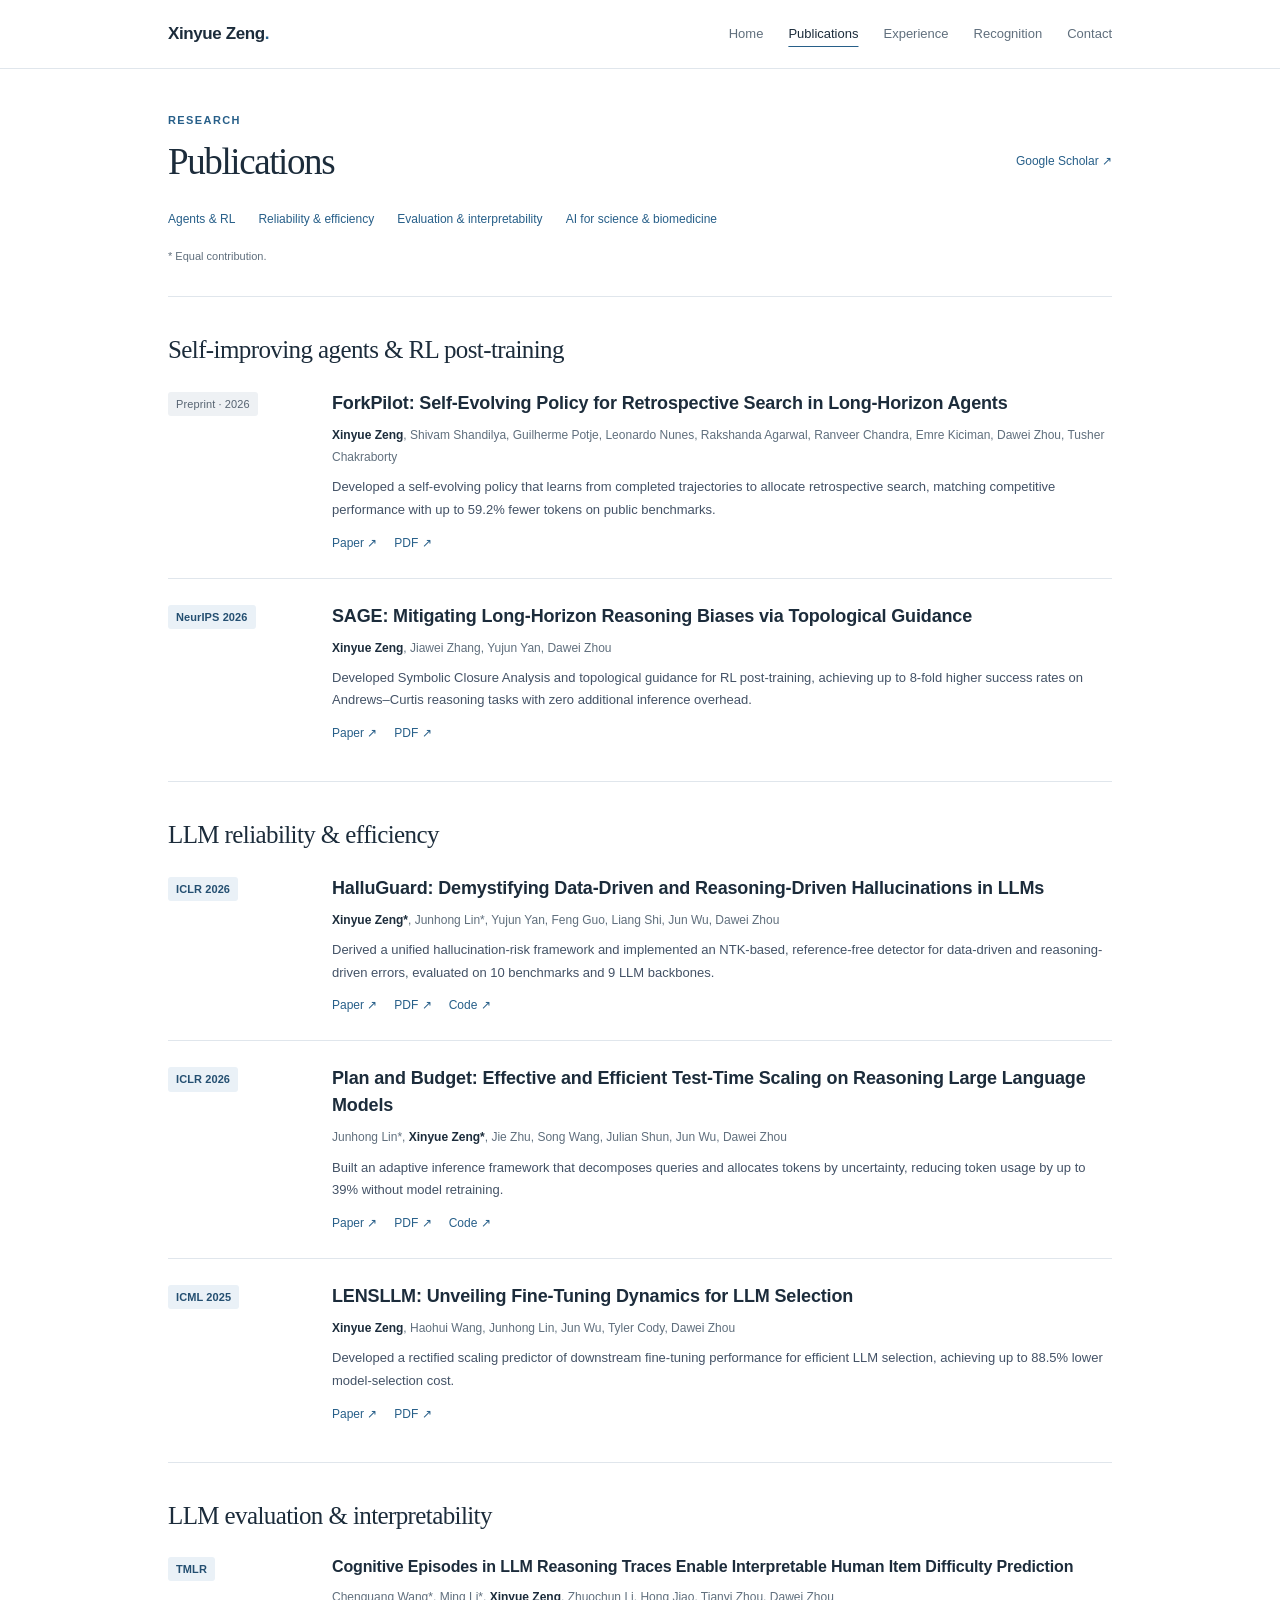
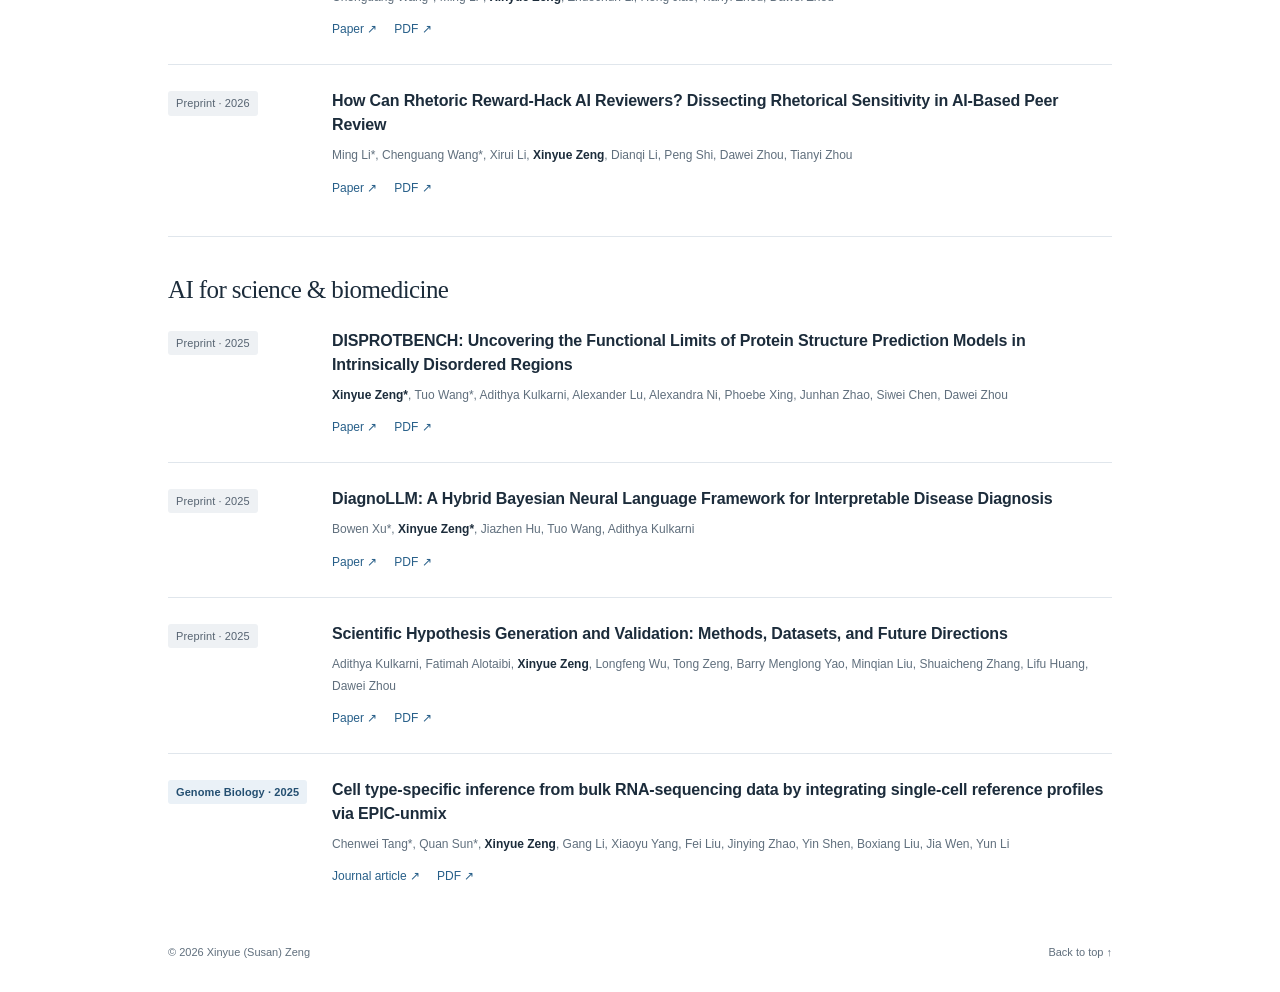
==== publications.html @ 18326fc4 "update" ====
<!DOCTYPE html>
<html lang="en">
<head>
  <meta charset="UTF-8">
  <meta name="viewport" content="width=device-width, initial-scale=1">
  <meta name="description" content="Publications and preprints by Xinyue (Susan) Zeng on LLM reasoning, long-horizon agents, AI evaluation, scientific discovery, and biostatistics.">
  <meta name="theme-color" content="#ffffff">
  <title>Publications · Xinyue (Susan) Zeng</title>
  <link rel="icon" href="./assets/images/logo.png" type="image/png">
  <link rel="stylesheet" href="./assets/css/style.css">
  <script src="./assets/js/script.js" defer></script>
</head>


<body data-page="publications">
  <a class="skip-link" href="#main">Skip to content</a>
<header class="site-header">
    <div class="header-inner">
      <a class="wordmark" href="./index.html">Xinyue Zeng<span aria-hidden="true">.</span></a>
      <nav class="site-nav" aria-label="Main navigation">
        <a href="./index.html">Home</a><a href="./publications.html" aria-current="page">Publications</a><a href="./background.html">Experience</a><a href="./recognition.html">Recognition</a><a href="./index.html#contact">Contact</a></nav>
      </div>
  </header>

  

<main id="main" class="page-shell" tabindex="-1">
<header class="page-hero">
  <p class="eyebrow">Research</p>
  <div class="page-heading-row">
    <h1 id="publications-page-heading">Publications</h1>
    <a class="text-link" href="https://scholar.google.com/citations?user=Fs0LV5UAAAAJ&amp;hl=en" target="_blank" rel="noopener noreferrer">Google Scholar <span aria-hidden="true">↗</span></a>
  </div>
  <nav class="topic-nav" aria-label="Publication topics">
    <a href="#agents-rl">Agents &amp; RL</a>
    <a href="#reliability-efficiency">Reliability &amp; efficiency</a>
    <a href="#evaluation-interpretability">Evaluation &amp; interpretability</a>
    <a href="#science-biomedicine">AI for science &amp; biomedicine</a>
  </nav>
  <p class="publications-note">* Equal contribution.</p>
</header>
<div id="research">
  <section id="agents-rl" class="section publication-topic" aria-labelledby="agents-rl-heading">
    <div class="section-heading">
      <h2 id="agents-rl-heading">Self-improving agents &amp; RL post-training</h2>
    </div>
    <div class="paper-list">
    <article class="paper paper-primary" id="forkpilot">
              <div class="paper-meta">
    <span class="venue venue-preprint">Preprint · 2026</span>
    </div>
              <div class="paper-content">
                <h3><a href="https://arxiv.org/abs/2610.04889" target="_blank" rel="noopener noreferrer">ForkPilot: Self-Evolving Policy for Retrospective Search in Long-Horizon Agents</a></h3>
                <p class="paper-authors"><strong>Xinyue Zeng</strong>, Shivam Shandilya, Guilherme Potje, Leonardo Nunes, Rakshanda Agarwal, Ranveer Chandra, Emre Kiciman, Dawei Zhou, Tusher Chakraborty</p>
                <p class="paper-summary">Developed a self-evolving policy that learns from completed trajectories to allocate retrospective search, matching competitive performance with up to 59.2% fewer tokens on public benchmarks.</p>
                <div class="paper-links">
    <a href="https://arxiv.org/abs/2610.04889" target="_blank" rel="noopener noreferrer" aria-label="forkpilot paper">Paper <span aria-hidden="true">↗</span></a><a href="https://arxiv.org/pdf/2610.04889.pdf" target="_blank" rel="noopener noreferrer" aria-label="forkpilot PDF">PDF <span aria-hidden="true">↗</span></a>
    </div>
              </div>
            </article>

    <article class="paper paper-primary" id="sage">
              <div class="paper-meta">
    <span class="venue">NeurIPS 2026</span>
    </div>
              <div class="paper-content">
                <h3><a href="https://arxiv.org/abs/2609.30192" target="_blank" rel="noopener noreferrer">SAGE: Mitigating Long-Horizon Reasoning Biases via Topological Guidance</a></h3>
                <p class="paper-authors"><strong>Xinyue Zeng</strong>, Jiawei Zhang, Yujun Yan, Dawei Zhou</p>
                <p class="paper-summary">Developed Symbolic Closure Analysis and topological guidance for RL post-training, achieving up to 8-fold higher success rates on Andrews–Curtis reasoning tasks with zero additional inference overhead.</p>
                <div class="paper-links">
    <a href="https://arxiv.org/abs/2609.30192" target="_blank" rel="noopener noreferrer" aria-label="sage paper">Paper <span aria-hidden="true">↗</span></a><a href="https://arxiv.org/pdf/2609.30192.pdf" target="_blank" rel="noopener noreferrer" aria-label="sage PDF">PDF <span aria-hidden="true">↗</span></a>
    </div>
              </div>
            </article>
    </div>
  </section>
  <section id="reliability-efficiency" class="section publication-topic" aria-labelledby="reliability-efficiency-heading">
    <div class="section-heading">
      <h2 id="reliability-efficiency-heading">LLM reliability &amp; efficiency</h2>
    </div>
    <div class="paper-list">
    <article class="paper paper-primary" id="halluguard">
              <div class="paper-meta">
    <span class="venue">ICLR 2026</span>
    </div>
              <div class="paper-content">
                <h3><a href="https://arxiv.org/abs/2601.18753" target="_blank" rel="noopener noreferrer">HalluGuard: Demystifying Data-Driven and Reasoning-Driven Hallucinations in LLMs</a></h3>
                <p class="paper-authors"><strong>Xinyue Zeng*</strong>, Junhong Lin*, Yujun Yan, Feng Guo, Liang Shi, Jun Wu, Dawei Zhou</p>
                <p class="paper-summary">Derived a unified hallucination-risk framework and implemented an NTK-based, reference-free detector for data-driven and reasoning-driven errors, evaluated on 10 benchmarks and 9 LLM backbones.</p>
                <div class="paper-links">
    <a href="https://arxiv.org/abs/2601.18753" target="_blank" rel="noopener noreferrer" aria-label="halluguard paper">Paper <span aria-hidden="true">↗</span></a><a href="https://arxiv.org/pdf/2601.18753.pdf" target="_blank" rel="noopener noreferrer" aria-label="halluguard PDF">PDF <span aria-hidden="true">↗</span></a><a href="https://github.com/Susan571/HalluGuard-ICLR2026" target="_blank" rel="noopener noreferrer" aria-label="halluguard code repository">Code <span aria-hidden="true">↗</span></a>
    </div>
              </div>
            </article>

    <article class="paper paper-primary" id="plan-and-budget">
              <div class="paper-meta">
    <span class="venue">ICLR 2026</span>
    </div>
              <div class="paper-content">
                <h3><a href="https://arxiv.org/abs/2505.16122" target="_blank" rel="noopener noreferrer">Plan and Budget: Effective and Efficient Test-Time Scaling on Reasoning Large Language Models</a></h3>
                <p class="paper-authors">Junhong Lin*, <strong>Xinyue Zeng*</strong>, Jie Zhu, Song Wang, Julian Shun, Jun Wu, Dawei Zhou</p>
                <p class="paper-summary">Built an adaptive inference framework that decomposes queries and allocates tokens by uncertainty, reducing token usage by up to 39% without model retraining.</p>
                <div class="paper-links">
    <a href="https://arxiv.org/abs/2505.16122" target="_blank" rel="noopener noreferrer" aria-label="plan-and-budget paper">Paper <span aria-hidden="true">↗</span></a><a href="https://arxiv.org/pdf/2505.16122.pdf" target="_blank" rel="noopener noreferrer" aria-label="plan-and-budget PDF">PDF <span aria-hidden="true">↗</span></a><a href="https://github.com/junhongmit/P-and-B" target="_blank" rel="noopener noreferrer" aria-label="plan-and-budget code repository">Code <span aria-hidden="true">↗</span></a>
    </div>
              </div>
            </article>

    <article class="paper paper-primary" id="lensllm">
              <div class="paper-meta">
    <span class="venue">ICML 2025</span>
    </div>
              <div class="paper-content">
                <h3><a href="https://arxiv.org/abs/2505.03793" target="_blank" rel="noopener noreferrer">LENSLLM: Unveiling Fine-Tuning Dynamics for LLM Selection</a></h3>
                <p class="paper-authors"><strong>Xinyue Zeng</strong>, Haohui Wang, Junhong Lin, Jun Wu, Tyler Cody, Dawei Zhou</p>
                <p class="paper-summary">Developed a rectified scaling predictor of downstream fine-tuning performance for efficient LLM selection, achieving up to 88.5% lower model-selection cost.</p>
                <div class="paper-links">
    <a href="https://arxiv.org/abs/2505.03793" target="_blank" rel="noopener noreferrer" aria-label="lensllm paper">Paper <span aria-hidden="true">↗</span></a><a href="https://arxiv.org/pdf/2505.03793.pdf" target="_blank" rel="noopener noreferrer" aria-label="lensllm PDF">PDF <span aria-hidden="true">↗</span></a>
    </div>
              </div>
            </article>
    </div>
  </section>
  <section id="evaluation-interpretability" class="section publication-topic" aria-labelledby="evaluation-interpretability-heading">
    <div class="section-heading">
      <h2 id="evaluation-interpretability-heading">LLM evaluation &amp; interpretability</h2>
    </div>
    <div class="paper-list">
    <article class="paper" id="cognitive-episodes">
      <div class="paper-meta">
    <span class="venue">TMLR</span>
    </div>
      <div class="paper-content">
        <h3><a href="https://arxiv.org/abs/2606.28186" target="_blank" rel="noopener noreferrer">Cognitive Episodes in LLM Reasoning Traces Enable Interpretable Human Item Difficulty Prediction</a></h3>
        <p class="paper-authors">Chenguang Wang*, Ming Li*, <strong>Xinyue Zeng</strong>, Zhuochun Li, Hong Jiao, Tianyi Zhou, Dawei Zhou</p>
        <div class="paper-links">
    <a href="https://arxiv.org/abs/2606.28186" target="_blank" rel="noopener noreferrer" aria-label="Cognitive Episodes paper">Paper <span aria-hidden="true">↗</span></a><a href="https://arxiv.org/pdf/2606.28186.pdf" target="_blank" rel="noopener noreferrer" aria-label="Cognitive Episodes PDF">PDF <span aria-hidden="true">↗</span></a>
    </div>
      </div>
    </article>

    <article class="paper" id="rhetoric-reviewers">
      <div class="paper-meta">
    <span class="venue venue-preprint">Preprint · 2026</span>
    </div>
      <div class="paper-content">
        <h3><a href="https://arxiv.org/abs/2608.08975" target="_blank" rel="noopener noreferrer">How Can Rhetoric Reward-Hack AI Reviewers? Dissecting Rhetorical Sensitivity in AI-Based Peer Review</a></h3>
        <p class="paper-authors">Ming Li*, Chenguang Wang*, Xirui Li, <strong>Xinyue Zeng</strong>, Dianqi Li, Peng Shi, Dawei Zhou, Tianyi Zhou</p>
        <div class="paper-links">
    <a href="https://arxiv.org/abs/2608.08975" target="_blank" rel="noopener noreferrer" aria-label="Rhetoric Reward-Hack AI Reviewers paper">Paper <span aria-hidden="true">↗</span></a><a href="https://arxiv.org/pdf/2608.08975.pdf" target="_blank" rel="noopener noreferrer" aria-label="Rhetoric Reward-Hack AI Reviewers PDF">PDF <span aria-hidden="true">↗</span></a>
    </div>
      </div>
    </article>
    </div>
  </section>
  <section id="science-biomedicine" class="section publication-topic" aria-labelledby="science-biomedicine-heading">
    <div class="section-heading">
      <h2 id="science-biomedicine-heading">AI for science &amp; biomedicine</h2>
    </div>
    <div class="paper-list">
    <article class="paper" id="disprotbench">
              <div class="paper-meta">
    <span class="venue venue-preprint">Preprint · 2025</span>
    </div>
              <div class="paper-content">
                <h3><a href="https://arxiv.org/abs/2507.02883" target="_blank" rel="noopener noreferrer">DISPROTBENCH: Uncovering the Functional Limits of Protein Structure Prediction Models in Intrinsically Disordered Regions</a></h3>
                <p class="paper-authors"><strong>Xinyue Zeng*</strong>, Tuo Wang*, Adithya Kulkarni, Alexander Lu, Alexandra Ni, Phoebe Xing, Junhan Zhao, Siwei Chen, Dawei Zhou</p>
                <div class="paper-links">
    <a href="https://arxiv.org/abs/2507.02883" target="_blank" rel="noopener noreferrer" aria-label="disprotbench paper">Paper <span aria-hidden="true">↗</span></a><a href="https://arxiv.org/pdf/2507.02883.pdf" target="_blank" rel="noopener noreferrer" aria-label="disprotbench PDF">PDF <span aria-hidden="true">↗</span></a>
    </div>
              </div>
            </article>

    <article class="paper" id="diagnollm">
              <div class="paper-meta">
    <span class="venue venue-preprint">Preprint · 2025</span>
    </div>
              <div class="paper-content">
                <h3><a href="https://arxiv.org/abs/2511.05810" target="_blank" rel="noopener noreferrer">DiagnoLLM: A Hybrid Bayesian Neural Language Framework for Interpretable Disease Diagnosis</a></h3>
                <p class="paper-authors">Bowen Xu*, <strong>Xinyue Zeng*</strong>, Jiazhen Hu, Tuo Wang, Adithya Kulkarni</p>
                <div class="paper-links">
    <a href="https://arxiv.org/abs/2511.05810" target="_blank" rel="noopener noreferrer" aria-label="diagnollm paper">Paper <span aria-hidden="true">↗</span></a><a href="https://arxiv.org/pdf/2511.05810.pdf" target="_blank" rel="noopener noreferrer" aria-label="diagnollm PDF">PDF <span aria-hidden="true">↗</span></a>
    </div>
              </div>
            </article>

    <article class="paper" id="scientific-hypotheses">
              <div class="paper-meta">
    <span class="venue venue-preprint">Preprint · 2025</span>
    </div>
              <div class="paper-content">
                <h3><a href="https://arxiv.org/abs/2505.04651" target="_blank" rel="noopener noreferrer">Scientific Hypothesis Generation and Validation: Methods, Datasets, and Future Directions</a></h3>
                <p class="paper-authors">Adithya Kulkarni, Fatimah Alotaibi, <strong>Xinyue Zeng</strong>, Longfeng Wu, Tong Zeng, Barry Menglong Yao, Minqian Liu, Shuaicheng Zhang, Lifu Huang, Dawei Zhou</p>
                <div class="paper-links">
    <a href="https://arxiv.org/abs/2505.04651" target="_blank" rel="noopener noreferrer" aria-label="scientific-hypotheses paper">Paper <span aria-hidden="true">↗</span></a><a href="https://arxiv.org/pdf/2505.04651.pdf" target="_blank" rel="noopener noreferrer" aria-label="scientific-hypotheses PDF">PDF <span aria-hidden="true">↗</span></a>
    </div>
              </div>
            </article>

    <article class="paper" id="epic-unmix">
              <div class="paper-meta">
    <span class="venue">Genome Biology · 2025</span>
    </div>
              <div class="paper-content">
                <h3><a href="https://doi.org/10.1186/s13059-025-03847-5" target="_blank" rel="noopener noreferrer">Cell type-specific inference from bulk RNA-sequencing data by integrating single-cell reference profiles via EPIC-unmix</a></h3>
                <p class="paper-authors">Chenwei Tang*, Quan Sun*, <strong>Xinyue Zeng</strong>, Gang Li, Xiaoyu Yang, Fei Liu, Jinying Zhao, Yin Shen, Boxiang Liu, Jia Wen, Yun Li</p>
                <div class="paper-links">
    <a href="https://doi.org/10.1186/s13059-025-03847-5" target="_blank" rel="noopener noreferrer" aria-label="epic-unmix paper">Journal article <span aria-hidden="true">↗</span></a><a href="https://genomebiology.biomedcentral.com/counter/pdf/10.1186/s13059-025-03847-5.pdf" target="_blank" rel="noopener noreferrer" aria-label="epic-unmix PDF">PDF <span aria-hidden="true">↗</span></a>
    </div>
              </div>
            </article>
    </div>
  </section>
</div>
</main>
<footer class="site-footer page-shell"><p>© 2026 Xinyue (Susan) Zeng</p>
<a href="#main">Back to top <span aria-hidden="true">↑</span></a></footer>


</body>
</html>
---- assets/css/style.css ----
/* Academic homepage: local assets, system fonts, and progressive enhancement. */
:root {
  color-scheme: light;
  --background: #fff;
  --surface: #f7f9fb;
  --ink: #1c2c3b;
  --body: #435266;
  --muted: #606f7d;
  --accent: #275f89;
  --accent-soft: #eaf1f7;
  --line: #e0e6ec;
  --sans: -apple-system, BlinkMacSystemFont, "Segoe UI", Arial, sans-serif;
  --serif: Georgia, "Times New Roman", serif;
}
*, *::before, *::after { box-sizing: border-box; }
html { scroll-behavior: smooth; scroll-padding-top: 96px; }
body { margin: 0; color: var(--body); background: var(--background); font: 15px/1.75 var(--sans); -webkit-font-smoothing: antialiased; }
h1, h2, h3, h4, p, figure { margin: 0; }
h1, h2, h3, h4 { color: var(--ink); }
ul, ol { margin: 0; padding: 0; list-style: none; }
a { color: var(--accent); text-decoration: none; text-underline-offset: 4px; }
a:hover { text-decoration: underline; }
strong { font-weight: 600; }
img { display: block; max-width: 100%; }
::selection { color: var(--ink); background: #dbe9f4; }
:focus-visible { outline: 2px solid var(--accent); outline-offset: 5px; border-radius: 3px; }
.page-shell { max-width: 1032px; margin-inline: auto; padding-inline: 44px; }
.skip-link { position: absolute; top: -100px; left: 20px; z-index: 5; padding: 8px 16px; color: white; background: var(--ink); }
.skip-link:focus { top: 12px; }

/* A small navigation bar leaves the content in control. */
.site-header { position: sticky; top: 0; z-index: 3; border-bottom: 1px solid var(--line); background: rgba(255, 255, 255, .97); }
.header-inner { max-width: 1032px; min-height: 68px; padding: 13px 44px; margin-inline: auto; display: flex; align-items: center; gap: 29px; }
.wordmark { flex-shrink: 0; color: var(--ink); font-size: 17px; font-weight: 600; letter-spacing: -.4px; }
.wordmark:hover { text-decoration: none; }
.wordmark > span { color: var(--accent); }
.site-nav { display: flex; align-items: center; gap: 25px; margin-left: auto; }
.site-nav a { display: inline-block; padding-block: 5px; color: var(--muted); font-size: 13px; }
.site-nav a[aria-current] { color: var(--ink); text-decoration: underline; text-decoration-color: var(--accent); text-underline-offset: 8px; }
.header-cv { display: inline-flex; gap: 7px; padding: 4px 11px; border: 1px solid var(--line); border-radius: 3px; color: var(--ink); font-size: 12px; }

/* Biography and photo, with no decorative panels. */
.hero { display: grid; grid-template-columns: minmax(0, 1fr) 192px; gap: 58px; align-items: start; padding-block: 55px 45px; }
.eyebrow { margin-bottom: 11px; color: var(--accent); font-size: 11px; font-weight: 600; letter-spacing: 1.4px; line-height: 1.5; text-transform: uppercase; }
h1 { font-family: var(--serif); font-size: 43px; font-weight: 400; line-height: 1.2; letter-spacing: -1.4px; }
h1 > span { display: inline-block; color: var(--muted); font-family: var(--sans); font-size: 20px; font-weight: 400; letter-spacing: -.4px; vertical-align: middle; }
.bio { margin-top: 19px; font-size: 15px; line-height: 1.85; }
.bio strong { color: var(--ink); font-weight: 500; }
.bio strong.bio-highlight { color: var(--accent); font-weight: 600; }
.bio + .bio { margin-top: 12px; }
.profile-links { display: flex; flex-wrap: wrap; column-gap: 20px; row-gap: 7px; margin-top: 22px; font-size: 12px; }
.profile-links span { margin-left: 2px; }
.hero-portrait { margin-top: 18px; }
.hero-portrait img { width: 192px; height: 246px; object-fit: cover; object-position: 50% 25%; border-radius: 4px; background: #dde8f1; }
.hero-portrait figcaption { margin-top: 10px; color: var(--muted); font-size: 11px; text-align: right; }

/* A consistent section rhythm. */
.section { padding-block: 37px; border-top: 1px solid var(--line); }
.section-heading { display: flex; align-items: end; justify-content: space-between; gap: 24px; margin-bottom: 23px; }
.section-heading .eyebrow { margin-bottom: 6px; }
h2 { font-family: var(--serif); font-size: 29px; font-weight: 400; line-height: 1.3; letter-spacing: -.6px; }
.text-link { font-size: 12px; white-space: nowrap; }
.section-note { margin-block: -11px 22px; color: var(--muted); font-size: 11px; }

/* Separate pages keep the homepage short and the navigation predictable. */
.page-hero { padding-block: 43px 30px; }
.page-hero h1 { font-size: 37px; }
.page-intro { margin-top: 14px; font-size: 14px; }
.page-heading-row { display: flex; align-items: center; justify-content: space-between; gap: 25px; }
.page-heading-row h1 { min-width: 0; }
.topic-nav { display: flex; flex-wrap: wrap; gap: 7px 23px; margin-top: 22px; font-size: 12px; }
.topic-nav a { padding-block: 3px; }
.publications-note { margin-top: 14px; color: var(--muted); font-size: 11px; }
.publication-topic .section-heading h2 { font-size: 25px; }
.page-shortcuts { display: flex; flex-wrap: wrap; gap: 16px 35px; padding-block: 22px; border-top: 1px solid var(--line); }
.page-shortcuts a { display: inline-flex; align-items: center; gap: 15px; font-size: 13px; }
.page-shortcuts a span { color: var(--muted); }
.page-shortcuts a:hover span { color: var(--accent); }
[data-page="home"] .updates .compact-heading h2 { font-size: 19px; }

/* Publication entries share one predictable structure. */
.paper { display: grid; grid-template-columns: 140px minmax(0, 1fr); gap: 24px; padding-block: 24px; border-top: 1px solid var(--line); }
.paper:first-child { padding-top: 0; border-top: 0; }
.paper:last-child { padding-bottom: 0; }
.paper-meta { display: flex; flex-direction: column; align-items: start; gap: 9px; padding-top: 2px; }
.venue { display: inline-block; padding: 3px 8px; border-radius: 3px; color: #244f71; background: var(--accent-soft); font-size: 11px; font-weight: 600; line-height: 1.65; letter-spacing: .1px; }
.venue-preprint { color: #566371; background: #eef1f4; font-weight: 500; }
.paper h3 { font-size: 16px; font-weight: 600; line-height: 1.5; letter-spacing: -.15px; }
.paper h3 a { color: var(--ink); }
.paper-authors { margin-top: 7px; color: var(--muted); font-size: 12px; line-height: 1.85; }
.paper-authors strong { color: var(--ink); font-weight: 600; }
.paper-summary { margin-top: 8px; font-size: 13px; line-height: 1.75; }
.paper-links { display: flex; flex-wrap: wrap; align-items: baseline; gap: 17px; margin-top: 11px; font-size: 12px; }
.paper-primary h3 { font-size: 18px; }

/* Optional detail stays one click away, including when JavaScript is disabled. */
.disclosure { margin-top: 28px; border: 1px solid var(--line); border-radius: 4px; background: var(--surface); }
.disclosure > summary { display: flex; align-items: center; gap: 16px; min-height: 55px; padding: 15px 18px; list-style: none; cursor: pointer; }
.disclosure > summary::-webkit-details-marker { display: none; }
.disclosure > summary:hover { background: #edf3f8; }
.disclosure > summary:focus-visible { outline-offset: -4px; }
.disclosure-title { color: var(--ink); font-size: 13px; font-weight: 500; }
.disclosure-count { color: var(--muted); font-size: 11px; }
.disclosure-icon { margin-left: auto; position: relative; width: 12px; height: 12px; flex-shrink: 0; }
.disclosure-icon::before, .disclosure-icon::after { content: ""; position: absolute; background: var(--muted); }
.disclosure-icon::before { height: 1px; width: 12px; left: 0; top: 5px; }
.disclosure-icon::after { width: 1px; height: 12px; left: 5px; top: 0; transition: transform .15s ease; }
.disclosure[open] .disclosure-icon::after { transform: rotate(90deg); }
.disclosure-body { border-top: 1px solid var(--line); padding: 23px; }

/* Updates from the past year and a compact chronological archive. */
.updates { padding-block: 30px; }
.compact-heading { margin-bottom: 18px; }
.compact-heading h2 { font-family: var(--sans); font-size: 15px; font-weight: 600; letter-spacing: -.1px; }
.news-list { display: grid; gap: 11px; }
.news-list li { display: grid; grid-template-columns: 91px minmax(0, 1fr); gap: 18px; font-size: 13px; }
.news-list time { color: var(--muted); font-size: 11px; padding-top: 2px; font-variant-numeric: tabular-nums; }
.news-list a { font-weight: 500; }
.news-archive { margin-top: 17px; }
.news-archive > summary { width: fit-content; color: var(--muted); cursor: pointer; font-size: 12px; }
.news-archive > summary:hover { color: var(--accent); }
.news-archive .news-list { padding-top: 18px; }

/* Credentials and academic activity stay secondary to the work. */
.background-grid { display: grid; grid-template-columns: 1fr 1fr; gap: 62px; }
.column-heading { margin-bottom: 19px; font-family: var(--sans); font-size: 13px; font-weight: 600; letter-spacing: 0; }
.record-list { display: grid; gap: 25px; }
.record-date { color: var(--muted); font-size: 11px; margin-bottom: 4px; }
.record-list h3 { font-size: 14px; font-weight: 600; line-height: 1.6; }
.record-role { color: var(--body); font-size: 12px; margin-top: 2px; }
.record-description { font-size: 12px; color: var(--muted); margin-top: 5px; line-height: 1.8; }
.education-list { gap: 19px; }
.education-list .record-description { margin-top: 2px; }
.activity-section { margin-top: 36px; padding-top: 28px; border-top: 1px solid var(--line); }
.activity-section > .section-heading h2 { font-size: 25px; }
.activity-grid { display: grid; grid-template-columns: 1fr 1fr; gap: 33px 42px; }
.activity-grid h3 { margin-bottom: 15px; font-family: var(--sans); font-size: 14px; font-weight: 600; letter-spacing: 0; }
.activity-list { display: grid; gap: 14px; }
.activity-list li { display: grid; grid-template-columns: 65px minmax(0, 1fr); gap: 10px; font-size: 12px; }
.activity-date { color: var(--muted); font-size: 11px; padding-top: 1px; }
.activity-list p { color: var(--muted); }
.activity-list strong { color: var(--body); font-weight: 500; }
.plain-list { display: grid; gap: 9px; font-size: 12px; }
.plain-list strong { color: var(--body); font-weight: 500; }
.activity-prose { margin-top: 8px; font-size: 12px; line-height: 1.85; }
.activity-grid .secondary-heading { margin-top: 23px; margin-bottom: 8px; }
.recognition-section { border-top: 1px solid var(--line); padding-block: 30px 40px; }
.recognition-section .activity-grid { grid-template-columns: minmax(0, 1fr); gap: 35px; }
.recognition-section .activity-grid > section + section { border-top: 1px solid var(--line); padding-top: 28px; }
.recognition-section .activity-grid h2 { font-size: 22px; margin-bottom: 20px; }
.recognition-section .activity-list { gap: 18px; }
.recognition-section .activity-list li { grid-template-columns: 112px minmax(0, 1fr); gap: 20px; font-size: 14px; }
.recognition-section .activity-date { font-size: 12px; }
.recognition-section .plain-list, .recognition-section .activity-prose { font-size: 13px; }
.recognition-section .activity-grid .secondary-heading { font-size: 16px; margin-bottom: 10px; }
[data-page="background"] .background-grid { grid-template-columns: minmax(0, 1fr); gap: 38px; }
[data-page="background"] .column-heading { font-family: var(--serif); font-size: 23px; font-weight: 400; }
[data-page="background"] .record-list { gap: 0; }
[data-page="background"] .record-list > li { display: grid; grid-template-columns: 145px minmax(0, 1fr); gap: 3px 25px; padding-block: 21px; border-top: 1px solid var(--line); }
[data-page="background"] .record-list > li:first-child { border-top: 0; padding-top: 0; }
[data-page="background"] .record-date { grid-column: 1; grid-row: 1 / span 3; margin: 0; padding-top: 2px; font-size: 12px; }
[data-page="background"] .record-list h3, [data-page="background"] .record-role, [data-page="background"] .record-description { grid-column: 2; }
[data-page="background"] .record-list h3 { font-size: 16px; }
[data-page="background"] .record-role { font-size: 14px; }
[data-page="background"] .record-description { font-size: 13px; margin-top: 2px; }
.muted { color: var(--muted); }
.contact-section { display: grid; grid-template-columns: minmax(0, 1fr) auto; align-items: center; gap: 45px; padding-block: 37px 42px; }
.contact-section h2 { font-size: 26px; }
.contact-section .eyebrow { margin-bottom: 7px; }
.contact-section p:not(.eyebrow) { max-width: 420px; margin-top: 11px; font-size: 12px; }
.contact-address { text-align: right; }
.contact-address > a { color: var(--ink); font-size: 19px; letter-spacing: -.4px; }
.contact-address > a span { color: var(--accent); font-size: 15px; }
.contact-address p { color: var(--muted); }
.site-footer { display: flex; justify-content: space-between; gap: 24px; padding-block: 19px 30px; color: var(--muted); font-size: 11px; }
.site-footer a { color: var(--muted); }

@media (max-width: 850px) {
  .page-shell { padding-inline: 32px; }
  .header-inner { padding-inline: 32px; gap: 23px; }
  .site-nav { gap: 19px; }
  .hero { grid-template-columns: minmax(0, 1fr) 164px; gap: 35px; padding-top: 44px; }
  .hero-portrait img { width: 164px; height: 218px; }
  h1 { font-size: 37px; }
  h1 > span { font-size: 18px; }
  .bio { font-size: 14px; }
  .paper { grid-template-columns: 121px minmax(0, 1fr); gap: 19px; }
  .background-grid { gap: 35px; }
  .contact-section { gap: 24px; }
}
@media (max-width: 640px) {
  html { scroll-padding-top: 140px; }
  .page-shell { padding-inline: 23px; }
  .header-inner { min-height: 89px; padding: 12px 23px 10px; flex-wrap: wrap; gap: 4px 18px; }
  .wordmark { font-size: 16px; }
  .header-cv { margin-left: auto; }
  .site-nav { order: 3; flex-basis: 100%; margin: 0; flex-wrap: wrap; gap: 2px 20px; }
  .site-nav a { font-size: 12px; }
  .site-nav a[aria-current] { text-underline-offset: 5px; }
  .page-hero { padding-block: 32px 25px; }
  .page-hero h1 { font-size: 31px; }
  .page-heading-row { align-items: start; gap: 15px; }
  .page-heading-row .text-link { padding-top: 10px; }
  .page-intro { font-size: 13px; }
  .topic-nav { gap: 6px 20px; margin-top: 20px; }
  .publication-topic .section-heading h2 { font-size: 23px; }
  .page-shortcuts { gap: 15px 25px; }
  .hero { grid-template-columns: minmax(0, 1fr) 104px; gap: 15px; padding-block: 33px; }
  .hero-copy { display: contents; }
  .hero-copy > * { grid-column: 1 / -1; }
  .hero-copy > .eyebrow { grid-column: 1; grid-row: 1; align-self: end; margin-bottom: 0; font-size: 10px; letter-spacing: 1px; }
  .hero-copy > h1 { grid-column: 1; grid-row: 2; align-self: start; font-size: 34px; letter-spacing: -1.1px; }
  h1 > span { display: block; margin-top: 6px; font-size: 17px; letter-spacing: -.1px; }
  .hero-portrait { grid-column: 2; grid-row: 1 / 3; margin: 0; }
  .hero-portrait img { width: 104px; height: 134px; }
  .hero-portrait figcaption { display: none; }
  .bio { margin-top: 4px; font-size: 14px; line-height: 1.85; }
  .bio + .bio { margin-top: 0; }
  .profile-links { margin-top: 1px; gap: 6px 18px; }
  .section { padding-block: 30px; }
  .section-heading { gap: 15px; margin-bottom: 22px; }
  h2 { font-size: 26px; }
  .text-link { font-size: 11px; }
  .paper { grid-template-columns: minmax(0, 1fr); gap: 10px; padding-block: 23px; }
  .paper-meta { flex-direction: row; flex-wrap: wrap; align-items: center; gap: 10px; }
  .paper h3 { font-size: 15px; }
  .paper-primary h3 { font-size: 16px; }
  .paper-authors { font-size: 11px; }
  .paper-summary { font-size: 13px; }
  .disclosure > summary { flex-wrap: wrap; gap: 4px 12px; padding: 14px; }
  .disclosure-count { flex-basis: calc(100% - 25px); order: 3; }
  .disclosure-body { padding: 21px 16px; }
  .news-list li { grid-template-columns: 74px minmax(0, 1fr); gap: 10px; font-size: 12px; }
  .news-list time { font-size: 11px; }
  .background-grid { grid-template-columns: minmax(0, 1fr); gap: 30px; }
  .background-section .section-heading h2 { font-size: 24px; }
  .background-section .section-heading { align-items: start; }
  .background-section .text-link { padding-top: 22px; }
  .column-heading { margin-bottom: 16px; }
  .activity-grid { grid-template-columns: minmax(0, 1fr); gap: 27px; }
  .activity-section > .section-heading h2 { font-size: 23px; }
  .recognition-section .activity-list li { grid-template-columns: 73px minmax(0, 1fr); gap: 14px; font-size: 13px; }
  [data-page="background"] .record-list > li { grid-template-columns: minmax(0, 1fr); gap: 3px; }
  [data-page="background"] .record-date { grid-row: auto; padding-top: 0; margin-bottom: 3px; }
  [data-page="background"] .record-list h3, [data-page="background"] .record-role, [data-page="background"] .record-description { grid-column: 1; }
  .contact-section { grid-template-columns: minmax(0, 1fr); gap: 19px; }
  .contact-address { text-align: left; }
  .contact-address p { margin-top: 5px !important; }
  .site-footer { padding-block: 18px 25px; gap: 15px; font-size: 10px; }
}
@media (max-width: 370px) {
  .page-shell { padding-inline: 19px; }
  .header-inner { padding-inline: 19px; }
  .site-nav { justify-content: space-between; gap: 12px; }
  .hero { grid-template-columns: minmax(0, 1fr) 84px; gap: 13px; }
  .hero-portrait img { width: 84px; height: 119px; }
  .hero-copy > h1 { font-size: 30px; }
  .profile-links { column-gap: 16px; }
}
@media (prefers-reduced-motion: reduce) {
  html { scroll-behavior: auto; }
  *, *::before, *::after { transition: none !important; }
}
@media print {
  html { scroll-padding-top: 0; }
  body { background: white; color: #222; font-size: 12px; }
  .site-header, .skip-link, .site-footer { display: none; }
  .topic-nav { display: none; }
  .page-shell { max-width: none; padding-inline: 0; }
  .hero { padding-block: 0 24px; grid-template-columns: minmax(0, 1fr) 100px; gap: 28px; }
  .hero-portrait { margin-top: 0; }
  .hero-portrait img { width: 100px; height: 130px; }
  h1 { font-size: 29px; }
  .bio { margin-top: 12px; font-size: 12px; }
  .section { padding-block: 21px; }
  h2 { font-size: 23px; }
  .paper { break-inside: avoid; padding-block: 16px; }
  .paper h3 { font-size: 13px; }
  .paper-summary, .paper-authors { font-size: 11px; }
  .disclosure { background: none; border: 0; }
  .disclosure-body { padding-inline: 0; }
  .background-grid { gap: 28px; }
}
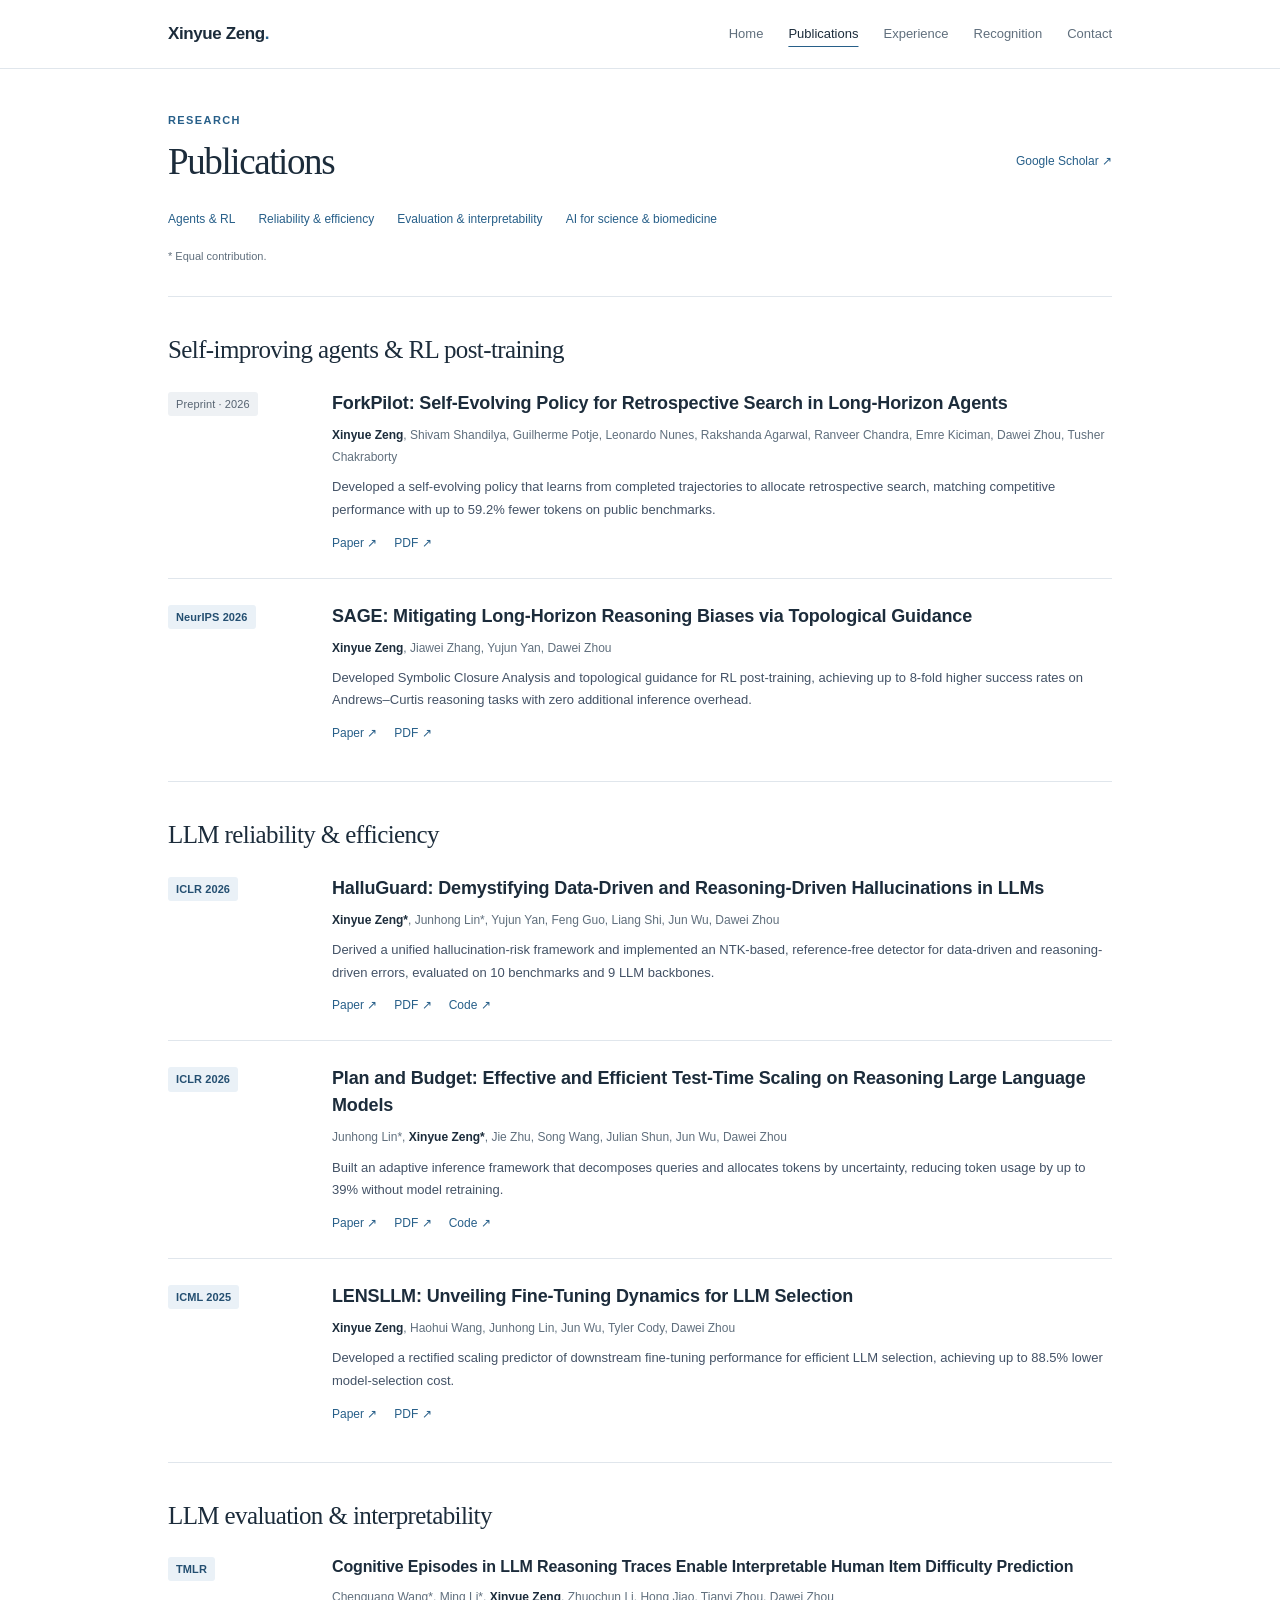
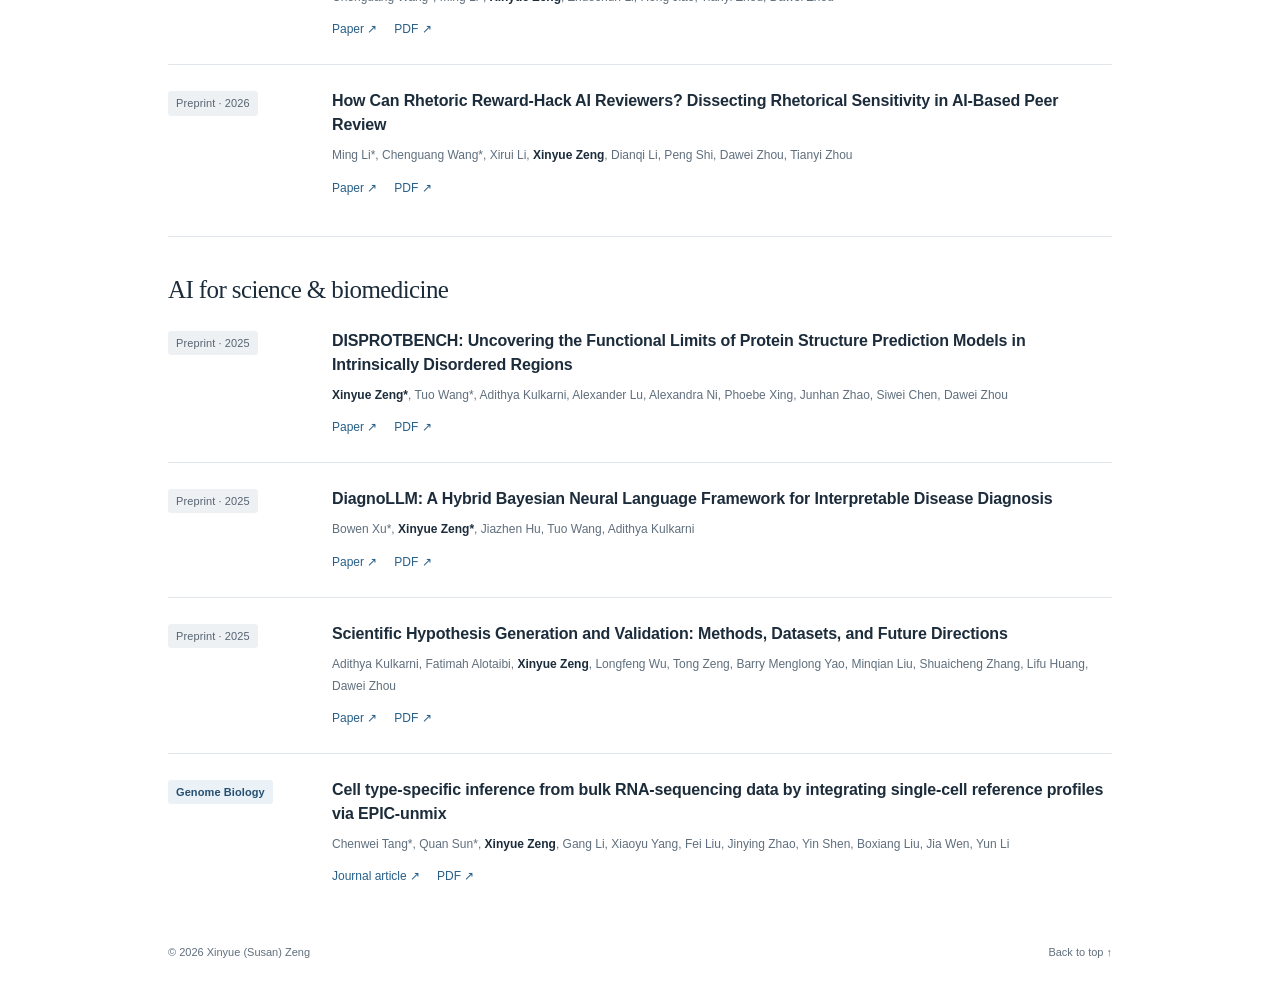
==== commit 7ea7d300: "Remove publication year from venue information" ====
--- a/publications.html
+++ b/publications.html
@@ -200,7 +200,7 @@
 
     <article class="paper" id="epic-unmix">
               <div class="paper-meta">
-    <span class="venue">Genome Biology · 2025</span>
+    <span class="venue">Genome Biology</span>
     </div>
               <div class="paper-content">
                 <h3><a href="https://doi.org/10.1186/s13059-025-03847-5" target="_blank" rel="noopener noreferrer">Cell type-specific inference from bulk RNA-sequencing data by integrating single-cell reference profiles via EPIC-unmix</a></h3>
